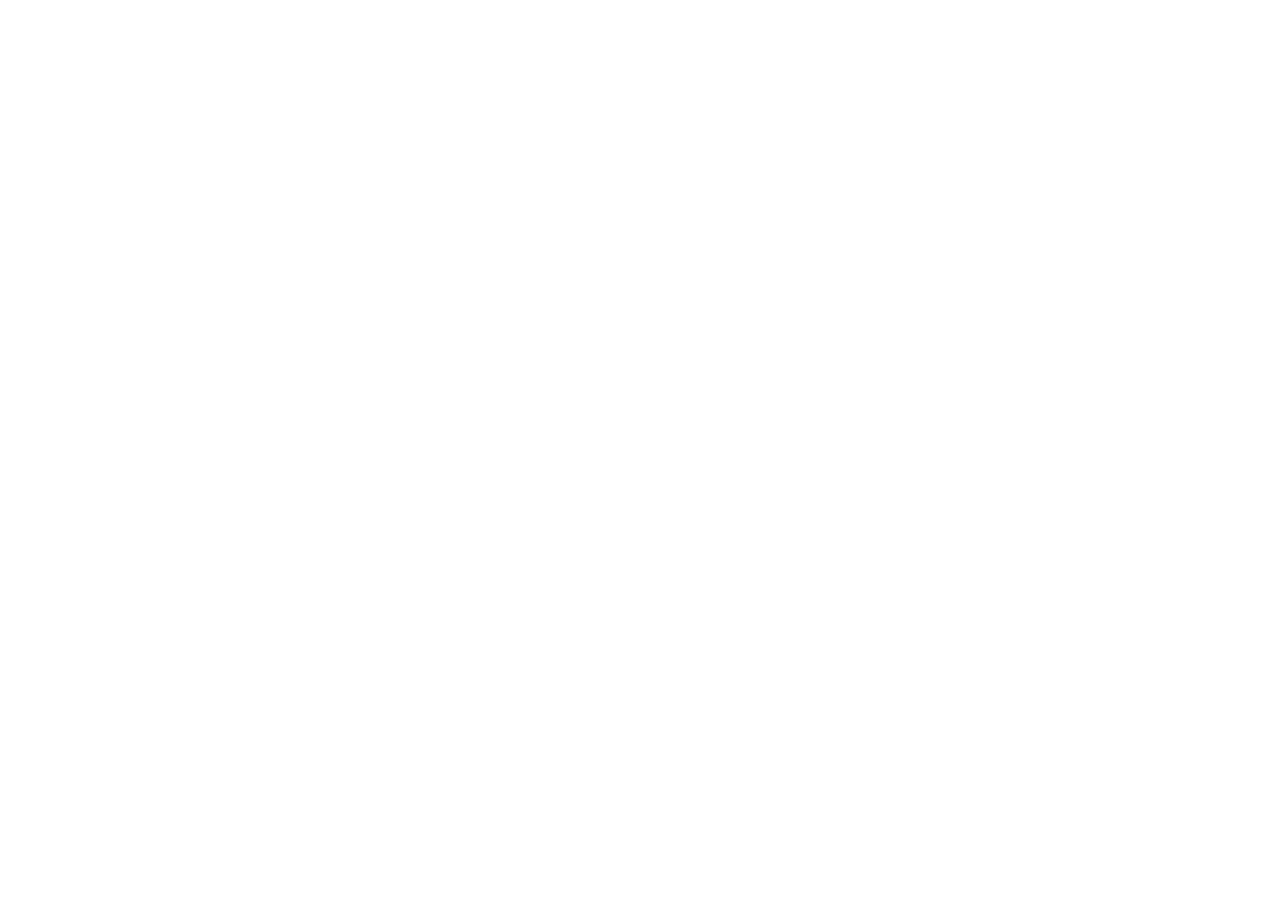
==== admin/index.html @ 73b9a4da "added admin main" ====
<!DOCTYPE html>
<html lang="ru">

<head>
    <meta charset="UTF-8">
    <meta http-equiv="X-UA-Compatible" content="IE=edge">
    <meta name="viewport" content="width=device-width, initial-scale=1.0">
    <title>BazaAds - Админ-панель</title>
    <link rel="icon" type="image/x-icon" href="../img/logo.svg">
    <link rel="stylesheet" href="../css/libs/bootstrap-reboot.min.css">
    <link rel="stylesheet" href="../css/libs/fonts.css">
    <link rel="stylesheet" href="css/style.min.css">
</head>

<body>



</body>

</html>
---- css/libs/fonts.css ----
@font-face {
    font-family: 'Inter';
    src: url('../../fonts/Inter-Regular.woff2') format('woff2'),
        url('../../fonts/Inter-Regular.woff') format('woff');
    font-weight: normal;
    font-style: normal;
    font-display: swap;
}

@font-face {
    font-family: 'Inter';
    src: url('../../fonts/Inter-SemiBold.woff2') format('woff2'),
        url('../../fonts/Inter-SemiBold.woff') format('woff');
    font-weight: 600;
    font-style: normal;
    font-display: swap;
}

@font-face {
    font-family: 'TT Norms Pro';
    src: url('../../fonts/TTNormsPro-Regular.woff2') format('woff2'),
        url('../../fonts/TTNormsPro-Regular.woff') format('woff');
    font-weight: normal;
    font-style: normal;
    font-display: swap;
}

@font-face {
    font-family: 'Inter';
    src: url('../../fonts/Inter-Medium.woff2') format('woff2'),
        url('../../fonts/Inter-Medium.woff') format('woff');
    font-weight: 500;
    font-style: normal;
    font-display: swap;
}

@font-face {
    font-family: 'Inter';
    src: url('../../fonts/Inter-Bold.woff2') format('woff2'),
        url('../../fonts/Inter-Bold.woff') format('woff');
    font-weight: bold;
    font-style: normal;
    font-display: swap;
}

@font-face {
    font-family: 'TT Norms Pro';
    src: url('../../fonts/TTNormsPro-Bold.woff2') format('woff2'),
        url('../../fonts/TTNormsPro-Bold.woff') format('woff');
    font-weight: bold;
    font-style: normal;
    font-display: swap;
}
---- admin/css/style.min.css ----
h1,h2,h3,h4,h5,h6,p,ul{margin:0;padding:0}ul{list-style-type:none}a{text-decoration:none}body{font-family:'Inter', sans-serif;font-size:20px;line-height:calc((30 / 20) * 100%);overflow:hidden}.wrapper{overflow:hidden}.container{max-width:1580px;padding:0 20px;margin:0 auto}.bg{position:absolute;right:0;top:0}.logo{display:-webkit-box;display:-ms-flexbox;display:flex;-webkit-box-align:center;-ms-flex-align:center;align-items:center}.logo__img{margin-right:7px}.logo__text{font-family:'TT Norms Pro';color:#000831;font-size:24px;line-height:calc((24 / 36) * 100%);font-weight:700}.header{padding:45px 0 0px 0}.header__container{padding-bottom:30px;display:-webkit-box;display:-ms-flexbox;display:flex;-webkit-box-align:center;-ms-flex-align:center;align-items:center;-webkit-box-pack:justify;-ms-flex-pack:justify;justify-content:space-between;border-bottom:1px solid rgba(0,8,49,0.1)}.header__text{color:#000831;font-size:20px;line-height:calc((30 / 20) * 100%);opacity:0.5}.hero{padding-top:204px}.hero__content{width:625px;display:inline-block;padding:25px 72px 115px 72px;background:rgba(249,250,254,0.7);border:1px solid #E7F0F9;border-radius:40px}.hero__header{color:#000831;font-weight:600;font-size:30px;line-height:calc((27 / 30) * 100%);letter-spacing:-0.5px}.hero__form{margin-top:57px}.hero__input{padding:20px 23px;width:100%;background:#FFFFFF;border:1px solid #E7F0F9;border-radius:10px;margin-bottom:10px;outline:none}.hero__btn{padding:20px 160px;color:#FFFFFF;margin-top:30px;font-weight:700;font-size:19px;line-height:calc((27 / 19) * 100%);outline:none;border:none;background:#2D50FF;border-radius:10px}
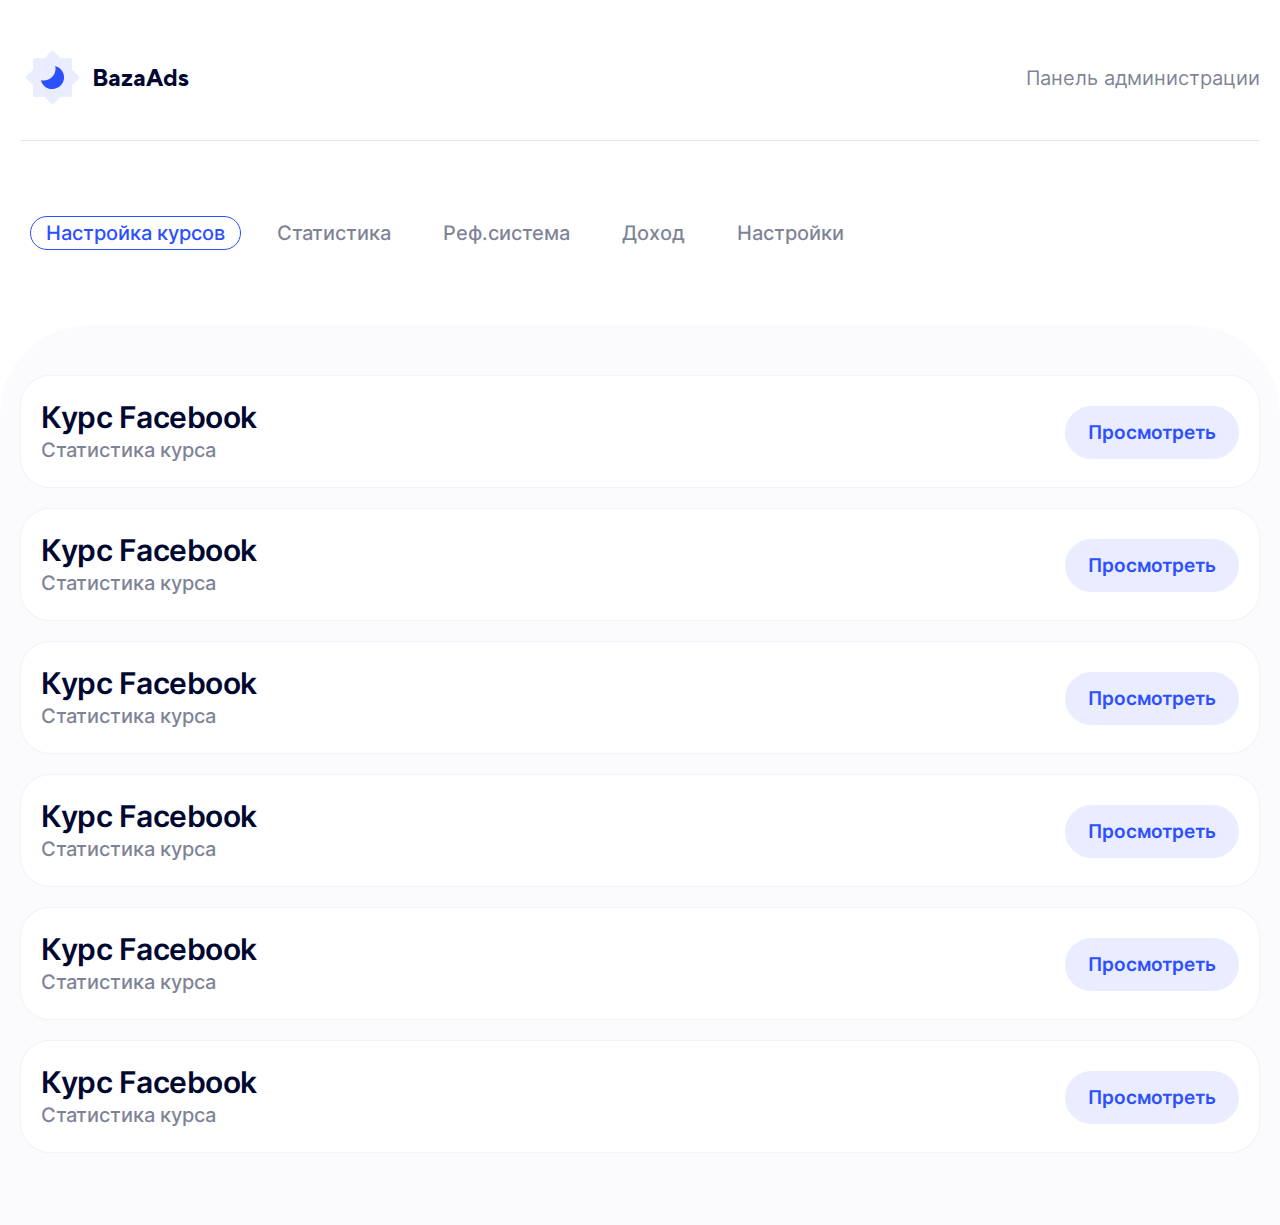
==== commit 49495baf: "added admin main" ====
--- a/admin/index.html
+++ b/admin/index.html
@@ -5,7 +5,7 @@
     <meta charset="UTF-8">
     <meta http-equiv="X-UA-Compatible" content="IE=edge">
     <meta name="viewport" content="width=device-width, initial-scale=1.0">
-    <title>BazaAds - Админ-панель</title>
+    <title>BazaAds - Настройка курсов</title>
     <link rel="icon" type="image/x-icon" href="../img/logo.svg">
     <link rel="stylesheet" href="../css/libs/bootstrap-reboot.min.css">
     <link rel="stylesheet" href="../css/libs/fonts.css">
@@ -14,7 +14,180 @@
 
 <body>
 
+    <div class="wrapper">
+        <header class="header">
+            <div class="container header__container">
+                <div class="header__wrapper">
+                    <div class="header__start">
+                        <div class="logo">
+                            <img class="logo__img" src="../img/logo.svg" alt="logo">
+                            <span class="logo__text">BazaAds</span>
+                        </div>
+                    </div>
+                    <div class="header__end">
+                        <p class="header__text">
+                            Панель администрации
+                        </p>
+                    </div>
+                </div>
+                <span class="header__line"></span>
+            </div>
+        </header>
+        <main>
+            <section class="hero-stats">
+                <div class="container hero-stats__container">
+                    <div class="panel">
+                        <ul class="panel__list">
+                            <li class="panel__item">
+                                <a href="#" class="panel__link panel__link_active">Настройка курсов</a>
+                            </li>
+                            <li class="panel__item">
+                                <a href="stats.html" class="panel__link">Статистика</a>
+                            </li>
+                            <li class="panel__item">
+                                <a href="ref.html" class="panel__link">Реф.система</a>
+                            </li>
+                            <li class="panel__item">
+                                <a href="income.html" class="panel__link">Доход</a>
+                            </li>
+                            <li class="panel__item">
+                                <a href="settings.html" class="panel__link">Настройки</a>
+                            </li>
+                        </ul>
+                    </div>
+                </div>
+            </section>
+            <section class="courses courses__active">
+                <div class="container courses__container">
+                    <div class="course">
+                        <div class="course__start">
+                            <div class="course__header">
+                                Курс Facebook
+                            </div>
+                            <div class="course__subheader">
+                                Статистика курса
+                            </div>
+                        </div>
+                        <div class="course__end">
+                            <a href="#" class="course__btn check-course">Просмотреть</a>
+                        </div>
+                    </div>
+                    <div class="course">
+                        <div class="course__start">
+                            <div class="course__header">
+                                Курс Facebook
+                            </div>
+                            <div class="course__subheader">
+                                Статистика курса
+                            </div>
+                        </div>
+                        <div class="course__end">
+                            <a href="#" class="course__btn check-course">Просмотреть</a>
+                        </div>
+                    </div>
+                    <div class="course">
+                        <div class="course__start">
+                            <div class="course__header">
+                                Курс Facebook
+                            </div>
+                            <div class="course__subheader">
+                                Статистика курса
+                            </div>
+                        </div>
+                        <div class="course__end">
+                            <a href="#" class="course__btn check-course">Просмотреть</a>
+                        </div>
+                    </div>
+                    <div class="course">
+                        <div class="course__start">
+                            <div class="course__header">
+                                Курс Facebook
+                            </div>
+                            <div class="course__subheader">
+                                Статистика курса
+                            </div>
+                        </div>
+                        <div class="course__end">
+                            <a href="#" class="course__btn check-course">Просмотреть</a>
+                        </div>
+                    </div>
+                    <div class="course">
+                        <div class="course__start">
+                            <div class="course__header">
+                                Курс Facebook
+                            </div>
+                            <div class="course__subheader">
+                                Статистика курса
+                            </div>
+                        </div>
+                        <div class="course__end">
+                            <a href="#" class="course__btn check-course">Просмотреть</a>
+                        </div>
+                    </div>
+                    <div class="course">
+                        <div class="course__start">
+                            <div class="course__header">
+                                Курс Facebook
+                            </div>
+                            <div class="course__subheader">
+                                Статистика курса
+                            </div>
+                        </div>
+                        <div class="course__end">
+                            <a href="#" class="course__btn check-course">Просмотреть</a>
+                        </div>
+                    </div>
+                </div>
+            </section>
+            <section class="about-course" style="height: auto;">
+                <div class="container about-course__container">
+                    <div class="course">
+                        <div class="course__start">
+                            <div class="course__header">
+                                Курс Facebook
+                            </div>
+                            <div class="course__subheader">
+                                Статистика курса
+                            </div>
+                        </div>
+                        <div class="course__end">
+                            <a href="#" class="course__btn close-course">Назад</a>
+                        </div>
+                    </div>
+                    <div class="course-setting">
+                        <div class="course-setting__wrapper">
+                            <div class="course-setting__start">
+                                <p><input type="text" class="course-setting__input" placeholder="Название"></p>
+                                <textarea placeholder="Описание" class="course-setting__textarea"></textarea>
+                            </div>
+                            <div class="course-setting__end">
+                                <div>
+                                    <p><input type="text" class="course-setting__input" placeholder="Цена курса"></p>
+                                    <p><input type="text" class="course-setting__input" placeholder="Название модуля1">
+                                    </p>
+                                    <p><input type="text" class="course-setting__input" placeholder="Название модуля2">
+                                    </p>
+                                    <p><input type="text" class="course-setting__input" placeholder="Название модуля3">
+                                    </p>
+                                    <p><input type="text" class="course-setting__input" placeholder="Название модуля4">
+                                    </p>
+                                </div>
+                                <div>
+                                    <p><input type="text" class="course-setting__input" placeholder="Описание1"></p>
+                                    <p><input type="text" class="course-setting__input" placeholder="Описание2"></p>
+                                    <p><input type="text" class="course-setting__input" placeholder="Описание3"></p>
+                                    <p><input type="text" class="course-setting__input" placeholder="Описание4"></p>
+                                </div>
+                            </div>
+                        </div>
+                    </div>
+                </div>
+            </section>
+        </main>
+    </div>
 
+    <script src="../js/libs/jquery-3.6.0.min.js"></script>
+    <script src="js/script.js"></script>
 
 </body>
 
--- a/admin/css/style.min.css
+++ b/admin/css/style.min.css
@@ -1 +1 @@
-h1,h2,h3,h4,h5,h6,p,ul{margin:0;padding:0}ul{list-style-type:none}a{text-decoration:none}body{font-family:'Inter', sans-serif;font-size:20px;line-height:calc((30 / 20) * 100%);overflow:hidden}.wrapper{overflow:hidden}.container{max-width:1580px;padding:0 20px;margin:0 auto}.bg{position:absolute;right:0;top:0}.logo{display:-webkit-box;display:-ms-flexbox;display:flex;-webkit-box-align:center;-ms-flex-align:center;align-items:center}.logo__img{margin-right:7px}.logo__text{font-family:'TT Norms Pro';color:#000831;font-size:24px;line-height:calc((24 / 36) * 100%);font-weight:700}.header{padding:45px 0 0px 0}.header__container{padding-bottom:30px;display:-webkit-box;display:-ms-flexbox;display:flex;-webkit-box-align:center;-ms-flex-align:center;align-items:center;-webkit-box-pack:justify;-ms-flex-pack:justify;justify-content:space-between;border-bottom:1px solid rgba(0,8,49,0.1)}.header__text{color:#000831;font-size:20px;line-height:calc((30 / 20) * 100%);opacity:0.5}.hero{padding-top:204px}.hero__content{width:625px;display:inline-block;padding:25px 72px 115px 72px;background:rgba(249,250,254,0.7);border:1px solid #E7F0F9;border-radius:40px}.hero__header{color:#000831;font-weight:600;font-size:30px;line-height:calc((27 / 30) * 100%);letter-spacing:-0.5px}.hero__form{margin-top:57px}.hero__input{padding:20px 23px;width:100%;background:#FFFFFF;border:1px solid #E7F0F9;border-radius:10px;margin-bottom:10px;outline:none}.hero__btn{padding:20px 160px;color:#FFFFFF;margin-top:30px;font-weight:700;font-size:19px;line-height:calc((27 / 19) * 100%);outline:none;border:none;background:#2D50FF;border-radius:10px}
+h1,h2,h3,h4,h5,h6,p,ul{margin:0;padding:0}ul{list-style-type:none}a{text-decoration:none}body{font-family:'Inter', sans-serif;font-size:20px;line-height:calc((30 / 20) * 100%)}.no-over{overflow:hidden}.wrapper{overflow:hidden}.container{max-width:1580px;padding:0 20px;margin:0 auto}.bg{position:absolute;right:0;top:0}.logo{display:-webkit-box;display:-ms-flexbox;display:flex;-webkit-box-align:center;-ms-flex-align:center;align-items:center}.logo__img{margin-right:7px}.logo__text{font-family:'TT Norms Pro';color:#000831;font-size:24px;line-height:calc((24 / 36) * 100%);font-weight:700}.panel{padding:67px 0}.panel__list{display:-webkit-box;display:-ms-flexbox;display:flex;-webkit-box-align:center;-ms-flex-align:center;align-items:center}.panel__item{padding:10px}.panel__link{padding:4px 15px;font-weight:500;font-size:20px;line-height:calc((30 / 20) * 100%);color:#000831;opacity:.5;border:1px solid transparent;border-radius:36px;-webkit-transition:opacity .3s ease, border .3s ease;transition:opacity .3s ease, border .3s ease}.panel__link:hover{border:1px solid #000831;color:#000831}.panel__link_active{opacity:1;color:#2D50FF;border:1px solid #2D50FF}.panel__link_active:hover{color:#2D50FF;border:1px solid #2D50FF}.course{margin-bottom:20px;padding:28px 20px;display:-webkit-box;display:-ms-flexbox;display:flex;-webkit-box-pack:justify;-ms-flex-pack:justify;justify-content:space-between;-webkit-box-align:center;-ms-flex-align:center;align-items:center;background:#FFFFFF;border:1px solid rgba(231,240,249,0.75);border-radius:30px}.course:last-child{margin-bottom:0}.course__header{color:#000831;font-weight:600;font-size:30px;line-height:calc((27 / 30) * 100%);letter-spacing:-0.5px}.course__subheader{margin-top:10px;color:#000831;font-weight:500;font-size:20px;line-height:calc((27 / 30) * 100%);opacity:0.5}.course__btn{padding:15px 23px;color:#2D50FF;font-weight:600;font-size:19px;line-height:calc((27 / 19) * 100%);background:rgba(45,80,255,0.1);border-radius:44px;-webkit-transition:opacity .3s ease;transition:opacity .3s ease}.course__btn:hover{color:#2D50FF;opacity:.7}.course-setting__wrapper{display:-webkit-box;display:-ms-flexbox;display:flex}.course-setting__start{margin-right:20px}.course-setting__end{display:-webkit-box;display:-ms-flexbox;display:flex;-webkit-box-align:end;-ms-flex-align:end;align-items:end}.course-setting__end div:first-child{margin-right:20px}.course-setting__input{margin-bottom:10px;padding:20px 23px;width:490px;background:#FFFFFF;border:1px solid #E7F0F9;border-radius:10px;outline:none}.course-setting__textarea{padding:20px 23px;background:#FFFFFF;border:1px solid #E7F0F9;border-radius:10px;outline:none;width:490px;height:310px}.header{padding:45px 0 0px 0}.header__wrapper{padding-bottom:30px;display:-webkit-box;display:-ms-flexbox;display:flex;-webkit-box-align:center;-ms-flex-align:center;align-items:center;-webkit-box-pack:justify;-ms-flex-pack:justify;justify-content:space-between}.header__text{color:#000831;font-size:20px;line-height:calc((30 / 20) * 100%);opacity:0.5}.header__line{display:block;height:1px;background:rgba(0,8,49,0.1)}.hero-auth{padding-top:204px}.hero-auth__content{width:625px;display:inline-block;padding:25px 72px 115px 72px;background:rgba(249,250,254,0.7);border:1px solid #E7F0F9;border-radius:40px}.hero-auth__header{color:#000831;font-weight:600;font-size:30px;line-height:calc((27 / 30) * 100%);letter-spacing:-0.5px}.hero-auth__form{margin-top:57px}.hero-auth__input{padding:20px 23px;width:100%;background:#FFFFFF;border:1px solid #E7F0F9;border-radius:10px;margin-bottom:10px;outline:none}.hero-auth__btn{padding:20px 160px;color:#FFFFFF;margin-top:30px;font-weight:700;font-size:19px;line-height:calc((27 / 19) * 100%);outline:none;border:none;background:#2D50FF;border-radius:10px}.courses{display:none;padding:50px 0;background:rgba(249,250,254,0.74);border-radius:90px 90px 0 0;min-height:100vh}.courses__active{display:block}.about-course{display:none;padding:50px 0;background:rgba(249,250,254,0.74);border-radius:90px 90px 0 0;min-height:100vh}.about-course__wrapper{display:-webkit-box;display:-ms-flexbox;display:flex;-webkit-box-align:start;-ms-flex-align:start;align-items:start}.about-course__active{display:block}.about-course__block{display:inline-block;margin-right:20px;width:234px;height:150px;padding:28px 20px;background:#FFFFFF;border:1px solid rgba(231,240,249,0.75);border-radius:30px}.about-course__block_size{width:325px}.about-course__block_size_big{width:1000px;height:auto;margin-right:0}.about-course__header{font-weight:600;font-size:30px;line-height:100%;letter-spacing:-0.5px;color:#000831}.about-course__text{display:inline-block;margin-top:16px;padding:10px 15px;border-radius:37px;font-weight:500;font-size:20px;line-height:calc((30 / 20) * 100%)}.about-course__text_color_green{color:#38CB89;background:rgba(56,203,137,0.1)}.about-course__text_color_blue{color:#2D50FF;background:rgba(45,80,255,0.1)}.about-course__buyer{margin-top:18px;padding:10px 15px;display:-webkit-box;display:-ms-flexbox;display:flex;-webkit-box-align:center;-ms-flex-align:center;align-items:center;-webkit-box-pack:justify;-ms-flex-pack:justify;justify-content:space-between;background:#FAFBFE;border:1px solid #E7F0F9;border-radius:37px}.about-course__buyer-name{font-weight:500;font-size:20px;line-height:calc((30 / 20) * 100%);color:#000831;opacity:0.9}.about-course__buyer-end{display:-webkit-box;display:-ms-flexbox;display:flex;-webkit-box-align:center;-ms-flex-align:center;align-items:center}.about-course__buyer-mail{margin-right:15px;font-size:20px;line-height:calc((30 / 20) * 100%);color:#000831;opacity:0.2}.about-course__buyer-sum{margin-right:15px;font-weight:500;font-size:20px;line-height:calc((30 / 20) * 100%);color:#2BC580}.about-course__buyer-discount{font-weight:600;font-size:20px;line-height:calc((30 / 20) * 100%);color:#2D50FF}.settings{padding:50px 0;background:rgba(249,250,254,0.74);border-radius:90px 90px 0 0;min-height:100vh}.settings__header{font-weight:600;font-size:30px;line-height:calc((30 / 27) * 100%);letter-spacing:-0.5px;color:#000831}.settings__blocks{margin-top:40px}.settings__block{display:-webkit-box;display:-ms-flexbox;display:flex;margin-bottom:20px;-webkit-box-align:center;-ms-flex-align:center;align-items:center;-webkit-box-pack:justify;-ms-flex-pack:justify;justify-content:space-between;padding:28px 20px;background:#FFFFFF;border:1px solid rgba(231,240,249,0.75);border-radius:30px}.settings__subheader{margin-top:10px;font-weight:500;font-size:20px;line-height:calc((30 / 20) * 100%);color:#000831;opacity:0.5}.settings__btn{display:inline-block;padding:15px 23px;border-radius:44px;font-weight:600;font-size:19px;line-height:calc((27 / 19) * 100%);-webkit-transition:opacity .3s ease;transition:opacity .3s ease}.settings__btn_color_red{margin-right:10px;color:#FF2D52;background:rgba(255,45,82,0.1)}.settings__btn_color_red:hover{color:#FF2D52;opacity:.7}.settings__btn_color_blue{color:#2D50FF;background:rgba(45,80,255,0.1)}.settings__btn_color_blue:hover{color:#2D50FF;opacity:.7}.settings__input{margin-right:10px;padding:15px 23px;font-size:20px;line-height:calc((30 / 20) * 100%);color:rgba(0,8,49,0.2);outline:none;background:#FFFFFF;border:1px solid #E7F0F9;border-radius:54px}.income{padding:50px 0;background:rgba(249,250,254,0.74);border-radius:90px 90px 0 0;min-height:100vh}.income__wrapper{display:-webkit-box;display:-ms-flexbox;display:flex;-webkit-box-align:center;-ms-flex-align:center;align-items:center}.income__header{font-weight:600;font-size:30px;line-height:calc((30 / 27) * 100%);letter-spacing:-0.5px;color:#000831}.income__subheader{margin-top:10px;font-weight:500;font-size:20px;line-height:calc((30 / 20) * 100%);color:#000831;opacity:0.5}.income__select{padding:10px 131px 10px 20px;outline:none;border:1px solid #D4E4F5;border-radius:46px;-webkit-appearance:none;-moz-appearance:none;background:transparent;background-image:url("data:image/svg+xml;utf8,<svg fill='black' height='24' viewBox='0 0 24 24' width='24' xmlns='http://www.w3.org/2000/svg'><path d='M7 10l5 5 5-5z'/><path d='M0 0h24v24H0z' fill='none'/></svg>");background-repeat:no-repeat;background-position-x:95%;background-position-y:12.5px}.income__blocks{margin-top:32px;display:-webkit-box;display:-ms-flexbox;display:flex;-webkit-box-align:start;-ms-flex-align:start;align-items:start}.income__block{margin-right:20px;margin-bottom:20px;display:-webkit-box;display:-ms-flexbox;display:flex;-webkit-box-pack:justify;-ms-flex-pack:justify;justify-content:space-between;padding:25px 30px;background:#FFFFFF;border:1px solid #E7F0F9;border-radius:15px}.income__per{margin-right:5px;color:#38CB89;font-weight:600;font-size:16px;line-height:calc((29 / 16) * 100%)}.income__per_color_red{color:#FF5630}.income__text_color_gray{font-size:20px;line-height:calc((30 / 20) * 100%);color:#B0B7C3;opacity:0.5}.ref__btn{margin-top:44px;margin-right:10px;padding:20px 43px;display:inline-block;font-weight:700;font-size:19px;line-height:calc((27 / 19) * 100%);color:#FFFFFF;background:#2D50FF;border-radius:10px;-webkit-transition:opacity .3s ease;transition:opacity .3s ease}.ref__btn:hover{color:#FFFFFF;opacity:.7}.ref__input{padding:20px 23px;width:423px;background:#FFFFFF;border:1px solid #E7F0F9;border-radius:10px;outline:none}
